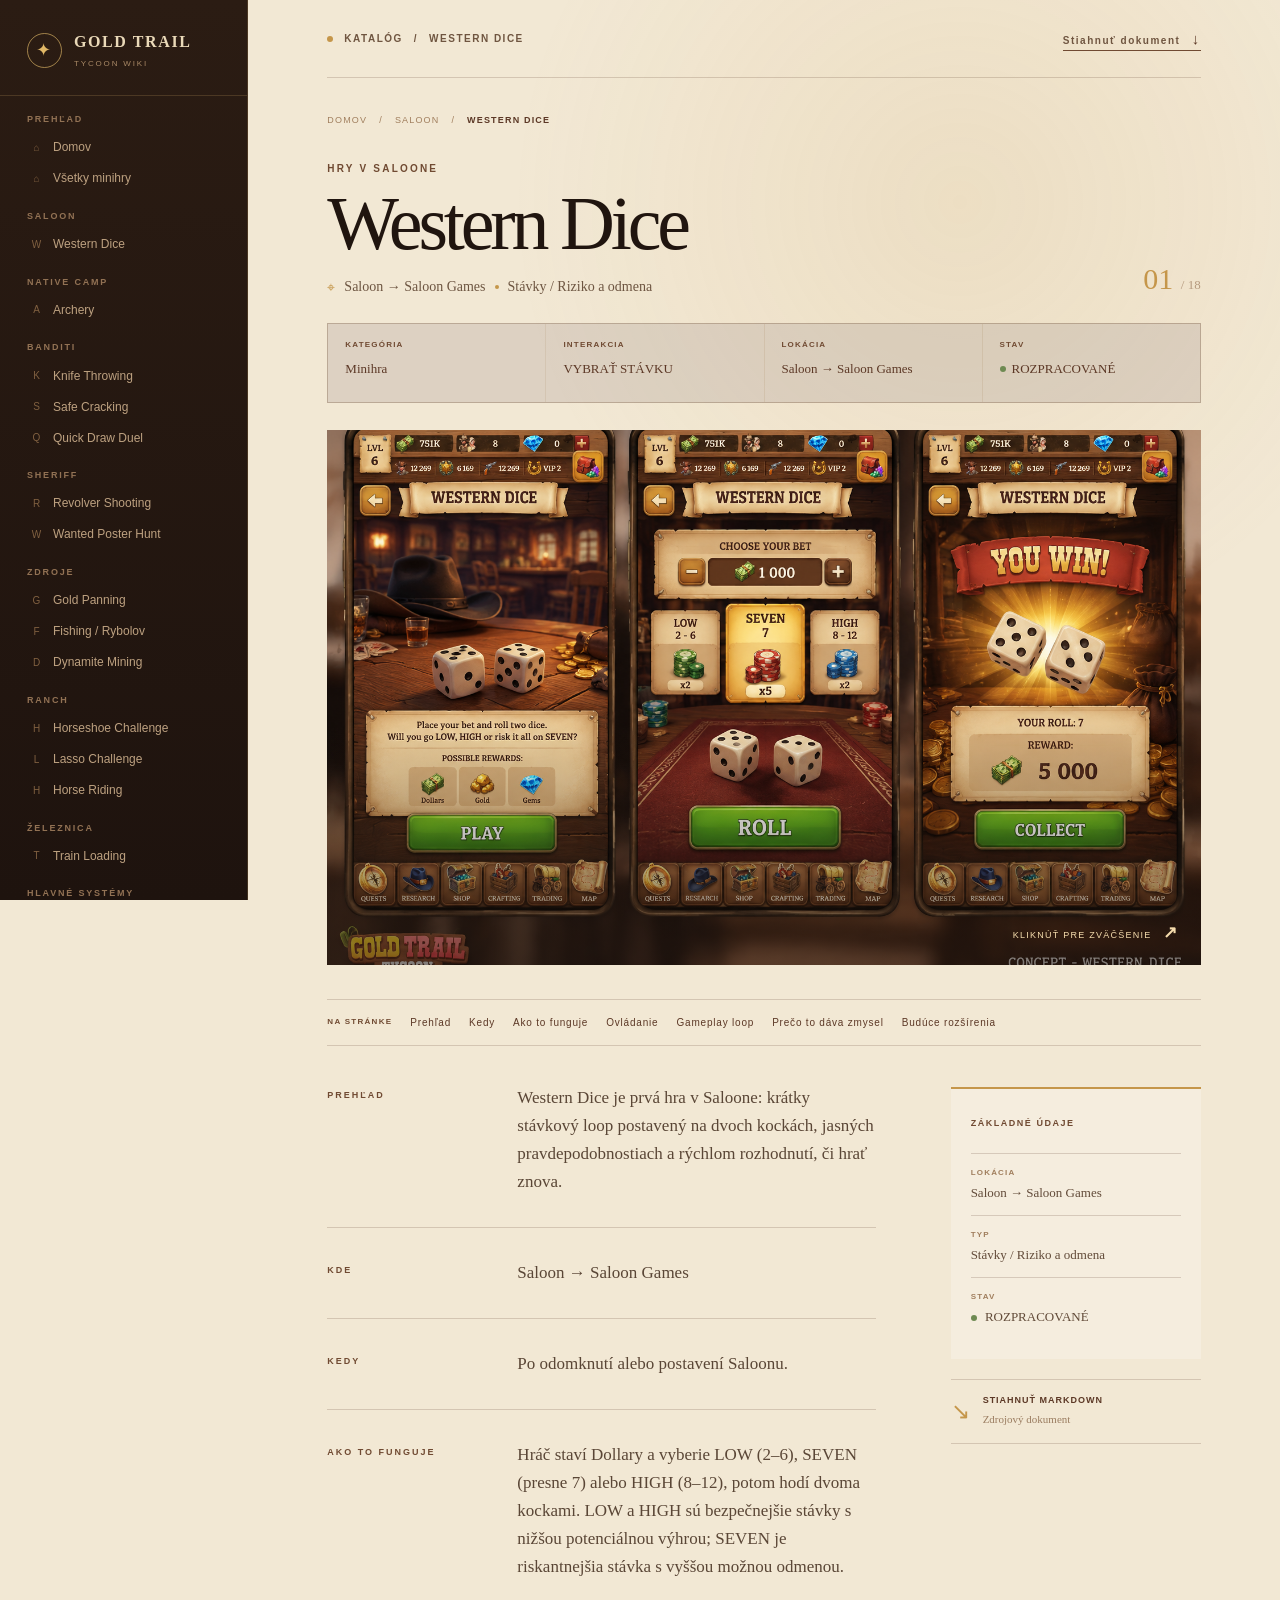
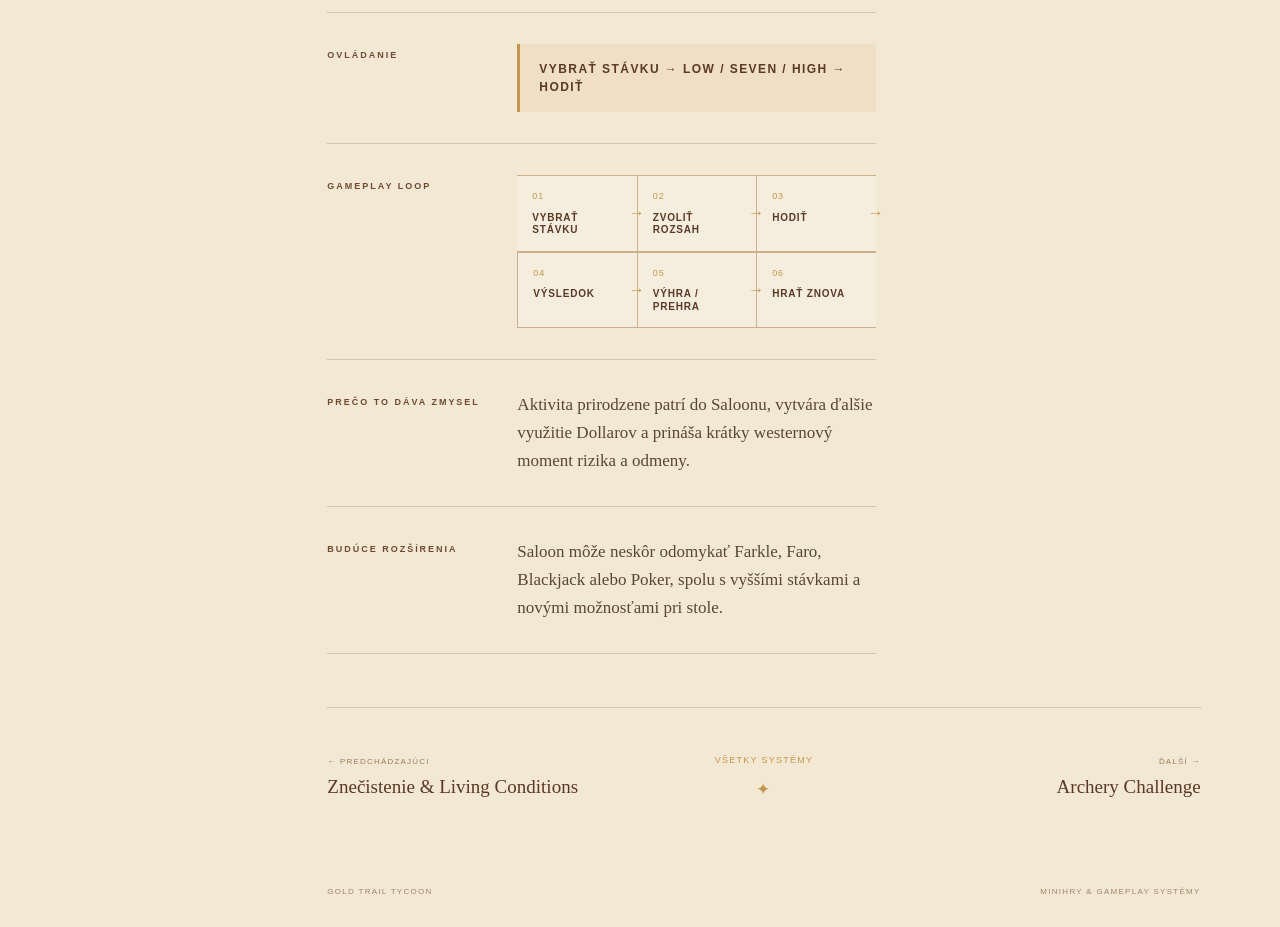
==== game.html @ 92999410 "Initial project import" ====
<!doctype html>
<html lang="sk">
<head>
  <meta charset="utf-8">
  <meta name="viewport" content="width=device-width, initial-scale=1">
  <meta name="description" content="Gameplay systém hry Gold Trail Tycoon.">
  <meta name="theme-color" content="#20150f">
  <meta property="og:type" content="article">
  <meta property="og:title" content="Gold Trail Tycoon | Gameplay systém">
  <meta property="og:description" content="Detail gameplay systému hry Gold Trail Tycoon.">
  <meta property="og:image" content="img/combat-system.png">
  <meta name="twitter:card" content="summary_large_image">
  <link rel="canonical" href="./game.html">
  <title>Gold Trail Tycoon | Gameplay systém</title>
  <link rel="icon" type="image/svg+xml" href="assets/favicon.svg">
  <link rel="stylesheet" href="https://cdn.jsdelivr.net/npm/bootstrap@5.3.3/dist/css/bootstrap.min.css">
  <link rel="stylesheet" href="assets/css/style.css">
</head>
<body data-page="detail">
  <div class="site-shell">
  <aside class="wiki-sidebar" id="wikiSidebar"><div class="sidebar-brand"><a href="index.html" class="brand-mark" aria-label="Domov Gold Trail Tycoon"><span class="brand-star">✦</span><span><strong>GOLD TRAIL</strong><small>TYCOON WIKI</small></span></a></div><div id="sidebarNav"></div></aside>
    <main class="page-content">
      <nav class="topbar navbar navbar-expand-lg" aria-label="Hlavná navigácia"><div class="container-fluid px-0"><button class="navbar-toggler d-lg-none" type="button" data-bs-toggle="offcanvas" data-bs-target="#mobileNav" aria-controls="mobileNav" aria-label="Otvoriť navigáciu"><span class="navbar-toggler-icon"></span></button><div class="topbar-path"><span class="path-dot"></span> <a href="index.html">KATALÓG</a> <span>/</span> <span id="crumbTitle">SYSTÉM</span></div><div class="topbar-actions ms-auto"><a href="downloads/Gold_Trail_Tycoon_Minigames.md" download class="topbar-download">Stiahnuť dokument <span>↓</span></a></div></div></nav>
      <article class="article container-fluid px-0" id="articleRoot"></article>
      <footer class="site-footer"><span>GOLD TRAIL TYCOON</span><span>MINIHRY &amp; GAMEPLAY SYSTÉMY</span></footer>
    </main>
  </div>
  <div class="offcanvas offcanvas-start mobile-nav" tabindex="-1" id="mobileNav" aria-labelledby="mobileNavLabel"><div class="offcanvas-header"><h5 id="mobileNavLabel">GOLD TRAIL WIKI</h5><button type="button" class="btn-close" data-bs-dismiss="offcanvas" aria-label="Zavrieť"></button></div><div class="offcanvas-body" id="mobileNavBody"></div></div>
  <div class="modal fade image-modal" id="imageModal" tabindex="-1" aria-labelledby="imageModalLabel" aria-hidden="true"><div class="modal-dialog modal-xl modal-dialog-centered"><div class="modal-content"><div class="modal-header"><h5 class="modal-title" id="imageModalLabel">Koncept art</h5><button type="button" class="btn-close" data-bs-dismiss="modal" aria-label="Zavrieť"></button></div><div class="modal-body"><img id="modalImage" src="[data-uri]" alt=""></div></div></div></div>
  <button class="back-to-top" id="backToTop" type="button" aria-label="Späť hore">↑</button>
  <script src="https://cdn.jsdelivr.net/npm/bootstrap@5.3.3/dist/js/bootstrap.bundle.min.js"></script>
  <script src="assets/js/data.js"></script>
  <script src="assets/js/app.js"></script>
</body>
</html>
---- assets/css/style.css ----
:root {
  --ink: #2a1a12;
  --deep: #20150f;
  --brown: #5c3826;
  --brown-light: #704a32;
  --gold: #c5964a;
  --gold-bright: #e1b867;
  --paper: #f2e8d4;
  --paper-light: #f8f1e4;
  --line: rgba(75, 43, 27, .18);
  --muted: #6f5540;
  --sidebar: 248px;
}
* { box-sizing: border-box; }
img { max-width: 100%; }
html { scroll-behavior: smooth; scrollbar-color: #9a7654 var(--paper); }
body { overflow-x: hidden; }
body { margin: 0; color: var(--ink); background: var(--paper); font-family: Arial, Helvetica, sans-serif; }
a { color: inherit; text-decoration: none; }
.site-shell { min-height: 100vh; background: radial-gradient(circle at 75% 8%, rgba(197,150,74,.12), transparent 28rem), var(--paper); }
.wiki-sidebar { position: fixed; inset: 0 auto 0 0; z-index: 1040; width: var(--sidebar); display: flex; flex-direction: column; color: #ead9b8; background: linear-gradient(180deg, #2b1c13 0%, #1e130e 100%); border-right: 1px solid rgba(231,190,112,.18); }
.sidebar-brand { padding: 30px 27px 25px; border-bottom: 1px solid rgba(231,190,112,.18); }
.brand-mark { display: flex; align-items: center; gap: 12px; letter-spacing: .07em; }
.brand-mark strong { display: block; font-family: Georgia, serif; font-size: 16px; letter-spacing: .1em; }
.brand-mark small { display: block; margin-top: 4px; color: #a88865; font-size: 8px; letter-spacing: .23em; }
.brand-star { display: grid; place-items: center; width: 35px; height: 35px; color: var(--gold-bright); border: 1px solid rgba(225,184,103,.65); border-radius: 50%; font-size: 18px; }
#sidebarNav { flex: 1; padding: 18px 15px; overflow: auto; scrollbar-width: none; }
.nav-group { margin-bottom: 17px; }
.nav-group h6 { margin: 0 12px 7px; color: #927254; font-size: 9px; letter-spacing: .2em; text-transform: uppercase; font-weight: 700; }
.wiki-link { display: flex; align-items: center; gap: 9px; min-height: 31px; padding: 6px 12px; color: #bda180; font-size: 12px; border-left: 2px solid transparent; transition: .2s ease; }
.wiki-link:hover { color: #f4ddad; background: rgba(225,184,103,.08); }
.wiki-link.active { color: #f8dda1; background: rgba(197,150,74,.14); border-left-color: var(--gold-bright); }
.nav-icon { width: 15px; color: #806040; font-size: 10px; text-align: center; }
.wiki-link.active .nav-icon { color: var(--gold-bright); }
.sidebar-footer { padding: 18px 27px 22px; color: #765c43; font-size: 8px; letter-spacing: .18em; line-height: 1.7; }
.sidebar-footer span { color: #ad8a61; }
.page-content { min-height: 100vh; margin-left: var(--sidebar); padding: 0 6.2vw; overflow-x: clip; }
.topbar { min-height: 78px; border-bottom: 1px solid var(--line); }
.topbar-path, .topbar-download { color: var(--muted); font-size: 10px; letter-spacing: .15em; font-weight: 700; }
.topbar-path { display: flex; align-items: center; gap: 11px; min-width: 0; white-space: nowrap; overflow: hidden; text-overflow: ellipsis; }
.topbar-path a:hover, .topbar-download:hover { color: var(--brown); }
.path-dot, .meta-dot { display: inline-block; width: 6px; height: 6px; background: var(--gold); border-radius: 50%; }
.topbar-download { border-bottom: 1px solid var(--brown-light); padding-bottom: 4px; }
.topbar-download span { margin-left: 7px; color: var(--brown); font-size: 15px; }
.hero { position: relative; min-height: 385px; display: flex; align-items: center; padding: 67px 0 62px; border-bottom: 1px solid var(--line); }
.hero::after { content: ""; position: absolute; right: -12vw; bottom: -3rem; width: 32rem; height: 15rem; opacity: .27; background: repeating-linear-gradient(145deg, transparent 0 13px, rgba(116,74,40,.25) 14px 16px, transparent 17px 28px); mask-image: linear-gradient(120deg, transparent, #000); pointer-events: none; }
.eyebrow, .section-label { margin: 0 0 16px; color: var(--brown-light); font-size: 10px; letter-spacing: .22em; font-weight: 700; text-transform: uppercase; }
.hero h1, .article-header h1, h2, h3 { font-family: Georgia, 'Times New Roman', serif; font-weight: 400; }
.hero h1 { margin: 0; color: var(--deep); font-size: clamp(45px, 6vw, 82px); line-height: .95; letter-spacing: -.055em; }
.hero h1 span { color: var(--gold); font-style: italic; }
.hero-lead { max-width: 505px; margin: 25px 0 0; color: #6e5744; font-family: Georgia, serif; font-size: 16px; line-height: 1.6; }
.hero-meta { display: flex; gap: 25px; margin-top: 32px; color: #9a7858; font-size: 9px; letter-spacing: .16em; font-weight: 700; }
.hero-meta span { display: flex; align-items: center; gap: 8px; }
.hero-stamp { position: absolute; right: 4%; bottom: 64px; display: flex; align-items: center; gap: 13px; color: #997553; opacity: .7; font-family: Georgia, serif; font-size: 13px; letter-spacing: .14em; transform: rotate(-6deg); }
.hero-stamp b { color: var(--gold); font-size: 22px; font-weight: 400; }
.catalog-section { padding: 58px 0 85px; }
.section-heading-row { display: flex; align-items: end; justify-content: space-between; margin-bottom: 29px; }
.section-heading-row h2, .download-panel h2 { margin: 0; color: var(--deep); font-size: 34px; letter-spacing: -.04em; }
.section-heading-row .eyebrow { margin-bottom: 10px; }
.section-count { color: #9a7858; font-size: 10px; letter-spacing: .15em; font-weight: 700; }
.catalog-toolbar { display: flex; align-items: center; justify-content: space-between; gap: 20px; margin-bottom: 26px; }
.search-wrap { display: flex; align-items: center; width: min(370px, 100%); border-bottom: 1px solid #b79772; }
.search-icon { margin-right: 10px; color: var(--brown-light); font-size: 24px; line-height: 1; transform: rotate(-20deg); }
.search-wrap input { width: 100%; padding: 9px 0; color: var(--ink); background: transparent; border: 0; outline: 0; font: 13px Georgia, serif; }
.search-wrap input::placeholder { color: #a98d73; }
.filter-wrap { display: flex; flex-wrap: wrap; justify-content: end; gap: 5px; }
.filter-btn { padding: 8px 13px; color: #8c6c52; background: transparent; border: 1px solid transparent; font-size: 9px; letter-spacing: .12em; text-transform: uppercase; cursor: pointer; }
.filter-btn:hover, .filter-btn.active { color: var(--brown); border-color: #b79772; background: rgba(197,150,74,.08); }
.game-card { display: block; height: 100%; overflow: hidden; background: var(--paper-light); border: 1px solid rgba(92,56,38,.19); transition: transform .25s ease, box-shadow .25s ease; }
.game-card:hover { transform: translateY(-5px); box-shadow: 0 14px 30px rgba(65,39,24,.16); }
.card-image-wrap { position: relative; height: 195px; overflow: hidden; background: #6d4a32; }
.card-image-wrap::after { content: ""; position: absolute; inset: 0; background: linear-gradient(180deg, transparent 55%, rgba(32,21,15,.55)); }
.card-image-wrap img { width: 100%; height: 100%; display: block; object-fit: cover; transition: transform .45s ease; }
.game-card:hover .card-image-wrap img { transform: scale(1.045); }
.card-number, .card-arrow { position: absolute; z-index: 1; color: #f9dfad; }
.card-number { top: 15px; left: 16px; font-size: 11px; letter-spacing: .1em; }
.card-arrow { right: 16px; bottom: 12px; font-size: 22px; }
.card-body { padding: 19px 20px 21px; }
.card-kicker { display: flex; justify-content: space-between; gap: 10px; margin-bottom: 9px; color: #a07e5d; font-size: 8px; letter-spacing: .13em; text-transform: uppercase; }
.card-kicker span:last-child { color: #8a6a51; text-align: right; }
.card-body h3 { margin: 0 0 8px; color: var(--deep); font-size: 24px; letter-spacing: -.03em; }
.card-body p { min-height: 51px; margin: 0 0 18px; color: #775f4b; font-family: Georgia, serif; font-size: 13px; line-height: 1.5; }
.read-more { color: var(--brown); font-size: 9px; letter-spacing: .17em; font-weight: 700; }.read-more b { margin-left: 7px; color: var(--gold); font-size: 14px; }
.empty-state { padding: 65px 15px; text-align: center; color: var(--muted); }.empty-state span { color: var(--gold); font-size: 28px; }.empty-state h3 { margin: 8px 0; color: var(--deep); font-size: 28px; }.empty-state p { font-family: Georgia, serif; }
.download-panel { display: grid; grid-template-columns: minmax(0, 1fr) minmax(0, 1.35fr); gap: 55px; align-items: center; padding: 50px 0; border-top: 1px solid var(--line); border-bottom: 1px solid var(--line); }
.download-panel .eyebrow { margin-bottom: 10px; }.download-panel h2 { font-size: 29px; }.download-copy > p:last-child { max-width: 400px; margin: 14px 0 0; color: #775f4b; font-family: Georgia, serif; font-size: 14px; line-height: 1.55; }
.download-links { display: grid; grid-template-columns: repeat(3, 1fr); gap: 10px; }.download-card { display: flex; align-items: center; gap: 11px; min-height: 72px; padding: 12px; color: var(--brown); border: 1px solid #c9ad88; transition: .2s ease; }.download-card:hover { color: var(--deep); border-color: var(--brown-light); background: rgba(255,255,255,.25); }.download-card > span:nth-child(2) { flex: 1; }.download-card strong, .download-card small { display:block; }.download-card strong { font-size: 10px; letter-spacing: .1em; }.download-card small { margin-top: 4px; color: #a08062; font-size: 10px; }.download-card b { color: var(--gold); font-size: 17px; }.file-icon { display: grid; place-items: center; width: 27px; height: 33px; color: var(--gold); border: 1px solid #c9ad88; font-size: 10px; font-weight: 700; }
.site-footer { display: flex; justify-content: space-between; gap: 20px; padding: 29px 0; color: #a1856b; font-size: 8px; letter-spacing: .16em; }
.back-to-top { position: fixed; right: 24px; bottom: 24px; z-index: 1030; display: none; width: 36px; height: 36px; color: #f3d59e; background: var(--brown); border: 0; border-radius: 50%; font-size: 19px; box-shadow: 0 5px 18px rgba(32,21,15,.2); }.back-to-top.show { display: block; }
.article { padding: 36px 0 0; }.article-crumbs { display: flex; flex-wrap: wrap; align-items: center; gap: 12px; margin-bottom: 33px; color: #a07e5d; font-size: 9px; letter-spacing: .13em; }.article-crumbs a:hover { color: var(--brown); }.article-crumbs strong { color: var(--brown); font-weight: 700; }.article-header { display: flex; justify-content: space-between; align-items: end; gap: 24px; margin-bottom: 27px; }.article-header .eyebrow { margin-bottom: 11px; }.article-header h1 { margin: 0; color: var(--deep); font-size: clamp(42px, 6vw, 76px); line-height: .95; letter-spacing: -.055em; }.article-subtitle { display: flex; align-items: center; gap: 9px; margin: 20px 0 0; color: #876c57; font: 14px Georgia, serif; }.article-subtitle i { width: 4px; height: 4px; background: var(--gold); border-radius: 50%; }.location-pin { color: var(--gold); font-family: Arial; }.article-index { color: var(--gold); font: 30px Georgia, serif; }.article-index span { color: #b59a7e; font-size: 13px; }.article-hero { position: relative; width: 100%; height: min(52vw, 535px); padding: 0; overflow: hidden; color: inherit; background: #6d4a32; border: 0; cursor: zoom-in; }.article-hero::after { content:""; position: absolute; inset: 0; background: linear-gradient(180deg, transparent 55%, rgba(32,21,15,.55)); pointer-events:none; }.article-hero img { width: 100%; height: 100%; display: block; object-fit: cover; }.zoom-hint { position:absolute; z-index:1; right: 22px; bottom: 19px; color: #f5dcad; font-size: 9px; letter-spacing: .14em; }.zoom-hint b { margin-left: 8px; font-size: 17px; }.article-layout { display: grid; grid-template-columns: minmax(0, 1fr) 250px; gap: 75px; padding-top: 55px; }.article-main { min-width: 0; }.article-section { display: grid; grid-template-columns: 165px minmax(0, 1fr); gap: 25px; padding: 0 0 31px; margin-bottom: 31px; border-bottom: 1px solid var(--line); }.article-section:last-child { margin-bottom: 0; }.section-label { margin: 5px 0 0; font-size: 9px; }.section-content p { max-width: 680px; margin: 0; color: #66503e; font: 17px/1.65 Georgia, serif; }.control-strip { display: inline-block; padding: 16px 19px; color: var(--brown); background: rgba(197,150,74,.11); border-left: 3px solid var(--gold); font-size: 12px; letter-spacing: .12em; font-weight: 700; line-height: 1.5; }.loop-steps { display: flex; align-items: stretch; flex-wrap: wrap; gap: 0; max-width: 800px; }.loop-step { position: relative; flex: 1 1 110px; min-height: 73px; padding: 14px 15px; background: rgba(255,255,255,.23); border-top: 1px solid #ccb18c; border-bottom: 1px solid #ccb18c; }.loop-step + .loop-step { border-left: 1px solid #ccb18c; }.loop-step:not(:last-child)::after { content: "→"; position: absolute; z-index: 1; top: 25px; right: -8px; color: var(--gold); font-size: 16px; }.loop-step span { display:block; color: var(--gold); font-size: 9px; letter-spacing: .1em; }.loop-step strong { display: block; margin-top: 8px; color: var(--brown); font-size: 10px; letter-spacing: .08em; line-height: 1.25; }.article-rail { padding-top: 3px; }.rail-card { padding: 20px; background: rgba(255,255,255,.22); border-top: 2px solid var(--gold); }.rail-label { color: var(--brown-light); font-size: 9px; letter-spacing: .17em; font-weight: 700; }.rail-card dl { margin: 20px 0 0; }.rail-card dl div { padding: 13px 0; border-top: 1px solid var(--line); }.rail-card dt { color: #a07e5d; font-size: 8px; letter-spacing: .15em; }.rail-card dd { margin: 5px 0 0; color: #624b39; font: 13px/1.4 Georgia, serif; }.status-dot { display: inline-block; width: 6px; height: 6px; margin-right: 5px; background: #6e8a52; border-radius: 50%; }.rail-source { display: flex; gap: 13px; margin-top: 20px; padding: 14px 0; color: var(--brown); border-top: 1px solid var(--line); border-bottom: 1px solid var(--line); }.rail-source > span { color: var(--gold); font-size: 23px; }.rail-source strong, .rail-source small { display: block; }.rail-source strong { font-size: 9px; letter-spacing: .11em; }.rail-source small { margin-top: 5px; color: #9b7d61; font: 11px Georgia, serif; }.rail-source:hover { color: var(--deep); }.article-nav { display: grid; grid-template-columns: 1fr auto 1fr; align-items: center; gap: 25px; padding: 46px 0 55px; margin-top: 53px; border-top: 1px solid var(--line); }.article-nav a { display: block; }.article-nav small { display:block; margin-bottom: 8px; color: #a07e5d; font-size: 8px; letter-spacing: .15em; }.article-nav strong { color: var(--brown); font: 19px Georgia, serif; }.article-nav a:hover strong { color: var(--deep); }.article-nav .next { text-align: right; }.all-systems { color: var(--gold); font-size: 9px; letter-spacing: .14em; text-align: center; }.all-systems span { display:block; margin-top: 9px; font-size: 17px; }.image-modal .modal-content { color: var(--paper); background: var(--deep); border: 1px solid #9d724a; border-radius: 0; }.image-modal .modal-header { border-bottom: 1px solid rgba(225,184,103,.28); }.image-modal .modal-title { font: 19px Georgia, serif; }.image-modal .btn-close { filter: invert(1); }.image-modal .modal-body { padding: 0; }.image-modal img { width: 100%; height: auto; display: block; }
.not-found-note { margin: -7px 0 25px; padding: 14px 18px; color: #6c4c34; background: rgba(197,150,74,.12); border-left: 3px solid var(--gold); font: 14px/1.5 Georgia, serif; }.not-found-note a { color: var(--brown); text-decoration: underline; }
.mobile-nav { color: #ead9b8; background: #2b1c13; }.mobile-nav .offcanvas-header { border-bottom: 1px solid rgba(231,190,112,.18); }.mobile-nav h5 { color: #f4ddad; font: 15px Georgia, serif; letter-spacing: .12em; }.mobile-nav .btn-close { filter: invert(1); }.mobile-nav .wiki-link { color: #ccb18f; }.mobile-nav .wiki-link.active { color: #f8dda1; }
@media (max-width: 1199px) { .page-content { padding: 0 4vw; }.article-layout { gap: 40px; }.article-section { grid-template-columns: 135px minmax(0,1fr); } }
@media (max-width: 991px) { :root { --sidebar: 0px; }.wiki-sidebar { display: none; }.page-content { margin-left: 0; padding: 0 5vw; }.topbar { min-height: 67px; }.navbar-toggler { display: grid; place-items: center; width: 34px; height: 34px; margin-right: 14px; padding: 0; border: 1px solid #ad8a61; border-radius: 0; }.navbar-toggler-icon { width: 18px; height: 18px; background-image: linear-gradient(#7c5b40 0 2px, transparent 2px 7px, #7c5b40 7px 9px, transparent 9px 14px); }.hero-stamp { display: none; }.download-panel { grid-template-columns: 1fr; gap: 28px; }.download-links { max-width: 600px; }.article-layout { grid-template-columns: 1fr; }.article-rail { display: grid; grid-template-columns: 1fr 1fr; gap: 25px; }.rail-source { margin-top: 0; align-self: start; }.article-hero { height: min(60vw, 500px); } }
@media (max-width: 767px) { .article-section { grid-template-columns: 1fr; gap: 12px; }.section-label { margin: 0; }.download-links { grid-template-columns: repeat(2, minmax(0, 1fr)); } }
@media (max-width: 575px) { .page-content { padding: 0 21px; }.topbar-download { display: none; }.hero { min-height: auto; padding: 58px 0 48px; align-items: start; }.hero h1 { font-size: clamp(42px, 14vw, 53px); }.hero-lead { font-size: 15px; }.section-heading-row { align-items: start; flex-direction: column; gap: 12px; }.catalog-section { padding: 45px 0 60px; }.catalog-toolbar { display: block; }.search-wrap { width: 100%; margin-bottom: 14px; }.filter-wrap { justify-content: start; }.card-image-wrap { height: 205px; }.download-panel { padding: 40px 0; }.download-links { grid-template-columns: 1fr; }.site-footer { flex-direction: column; gap: 8px; }.article { padding-top: 25px; }.article-crumbs { gap: 7px; font-size: 8px; }.article-header { align-items: start; }.article-header h1 { font-size: clamp(40px, 13vw, 48px); }.article-subtitle { align-items: start; flex-direction: column; gap: 4px; font-size: 13px; }.article-subtitle i { display: none; }.article-index { padding-top: 3px; font-size: 22px; }.article-hero { height: 67vw; min-height: 230px; }.article-layout { padding-top: 36px; }.article-section { display: block; padding-bottom: 25px; margin-bottom: 25px; }.section-label { margin-bottom: 12px; }.section-content p { font-size: 16px; }.article-rail { display: block; }.rail-source { margin-top: 18px; }.loop-steps { display: block; }.loop-step { min-height: auto; border: 1px solid #ccb18c; border-bottom: 0; }.loop-step:last-child { border-bottom: 1px solid #ccb18c; }.loop-step + .loop-step { border-left: 1px solid #ccb18c; }.loop-step:not(:last-child)::after { content: "↓"; top: auto; right: 14px; bottom: -14px; }.article-nav { grid-template-columns: 1fr 1fr; gap: 18px; }.article-nav .all-systems { grid-column: 1 / -1; grid-row: 1; }.article-nav .next { text-align: right; }.article-nav strong { font-size: 16px; } }
.gallery-section { padding: 55px 0 0; border-top: 1px solid var(--line); }.gallery-heading { margin-bottom: 24px; }.gallery-heading .eyebrow { margin-bottom: 10px; }.gallery-heading h2 { margin: 0; color: var(--deep); font-size: 34px; letter-spacing: -.04em; }.gallery-carousel { position: relative; max-width: 920px; padding: 0 48px 38px; }.gallery-viewport { overflow: hidden; touch-action: pan-y; }.gallery-track { display: flex; transition: transform .35s ease; will-change: transform; }.gallery-slide { flex: 0 0 100%; min-width: 0; }.gallery-item { position: relative; display: block; width: 100%; overflow: hidden; padding: 0; color: var(--paper); background: var(--deep); border: 1px solid rgba(92,56,38,.28); cursor: zoom-in; }.gallery-item img { width: 100%; height: auto; display: block; object-fit: contain; background: #241710; transition: transform .35s ease; }.gallery-item:hover img { transform: scale(1.01); }.gallery-item span { position: absolute; right: 12px; bottom: 10px; color: #f5dcad; font-size: 9px; letter-spacing: .1em; text-transform: uppercase; text-shadow: 0 1px 5px rgba(0,0,0,.6); }.gallery-item b { margin-left: 5px; color: var(--gold-bright); font-size: 15px; }.gallery-control { position: absolute; top: 50%; z-index: 2; width: 34px; height: 34px; margin-top: -17px; color: #f5dcad; background: var(--brown); border: 1px solid #c9ad88; border-radius: 50%; font-size: 20px; line-height: 1; cursor: pointer; }.gallery-control:hover { color: #fff4d6; background: var(--deep); }.gallery-prev { left: 0; }.gallery-next { right: 0; }.gallery-dots { position: absolute; right: 0; bottom: 7px; left: 0; display: flex; justify-content: center; gap: 7px; }.gallery-dot { width: 7px; height: 7px; padding: 0; background: #c9ad88; border: 0; border-radius: 50%; cursor: pointer; }.gallery-dot.active { background: var(--brown); transform: scale(1.25); }
.article-snapshot { display: grid; grid-template-columns: repeat(4, minmax(0, 1fr)); gap: 1px; margin: 0 0 27px; border: 1px solid var(--line); background: var(--line); }
.article-snapshot > div { min-height: 78px; padding: 15px 17px; background: rgba(255,255,255,.2); }
.article-snapshot span { display: block; margin-bottom: 9px; color: var(--brown-light); font-size: 8px; letter-spacing: .15em; font-weight: 700; }
.article-snapshot strong { display: block; color: var(--brown); font: 13px/1.35 Georgia, serif; }
.article-snapshot .status-dot { display: inline-block; margin: 0 6px 1px 0; }
.article-toc { display: flex; flex-wrap: wrap; align-items: center; gap: 8px 18px; padding: 15px 0; margin: 27px 0 0; border-top: 1px solid var(--line); border-bottom: 1px solid var(--line); }
.article-toc > span { color: var(--brown-light); font-size: 8px; letter-spacing: .16em; font-weight: 700; }
.article-toc a { color: var(--brown); font-size: 10px; letter-spacing: .08em; }
.article-toc a:hover { color: var(--deep); text-decoration: underline; text-underline-offset: 3px; }
.article-layout { padding-top: 38px; }
.article-index { white-space: nowrap; flex-shrink: 0; }
:focus-visible { outline: 3px solid var(--gold); outline-offset: 3px; }
.brand-mark:focus-visible, .wiki-link:focus-visible, .topbar-download:focus-visible, .download-card:focus-visible, .rail-source:focus-visible, .article-nav a:focus-visible { outline-offset: 5px; }
.search-wrap:focus-within { border-bottom-color: var(--brown); box-shadow: 0 2px 0 rgba(112,74,50,.18); }
.search-wrap input:focus-visible { outline: 0; }
.filter-btn:focus-visible, .gallery-control:focus-visible, .gallery-dot:focus-visible, .back-to-top:focus-visible { outline-offset: 2px; }
.game-card:focus-visible { outline-offset: -3px; }
#sidebarNav { scrollbar-width: thin; scrollbar-color: rgba(225,184,103,.45) transparent; }
#sidebarNav::-webkit-scrollbar { width: 7px; }
#sidebarNav::-webkit-scrollbar-thumb { background: rgba(225,184,103,.45); border-radius: 8px; }
.card-kicker { color: #806041; }
.card-kicker span:last-child { color: #76583f; }
.card-body p { color: #66503e; }
.hero-lead, .download-copy > p:last-child { color: #5e4938; }
.article-subtitle, .section-count { color: #6d5541; }
.section-content p { color: #5a4636; }
@media (max-width: 767px) {
  .article-snapshot { grid-template-columns: repeat(2, minmax(0, 1fr)); }
  .article-toc { gap: 10px 14px; }
}
@media (max-width: 575px) {
  .article-snapshot > div { min-height: 72px; padding: 13px 14px; }
  .article-snapshot strong { font-size: 12px; }
  .article-toc { margin-top: 22px; }
}
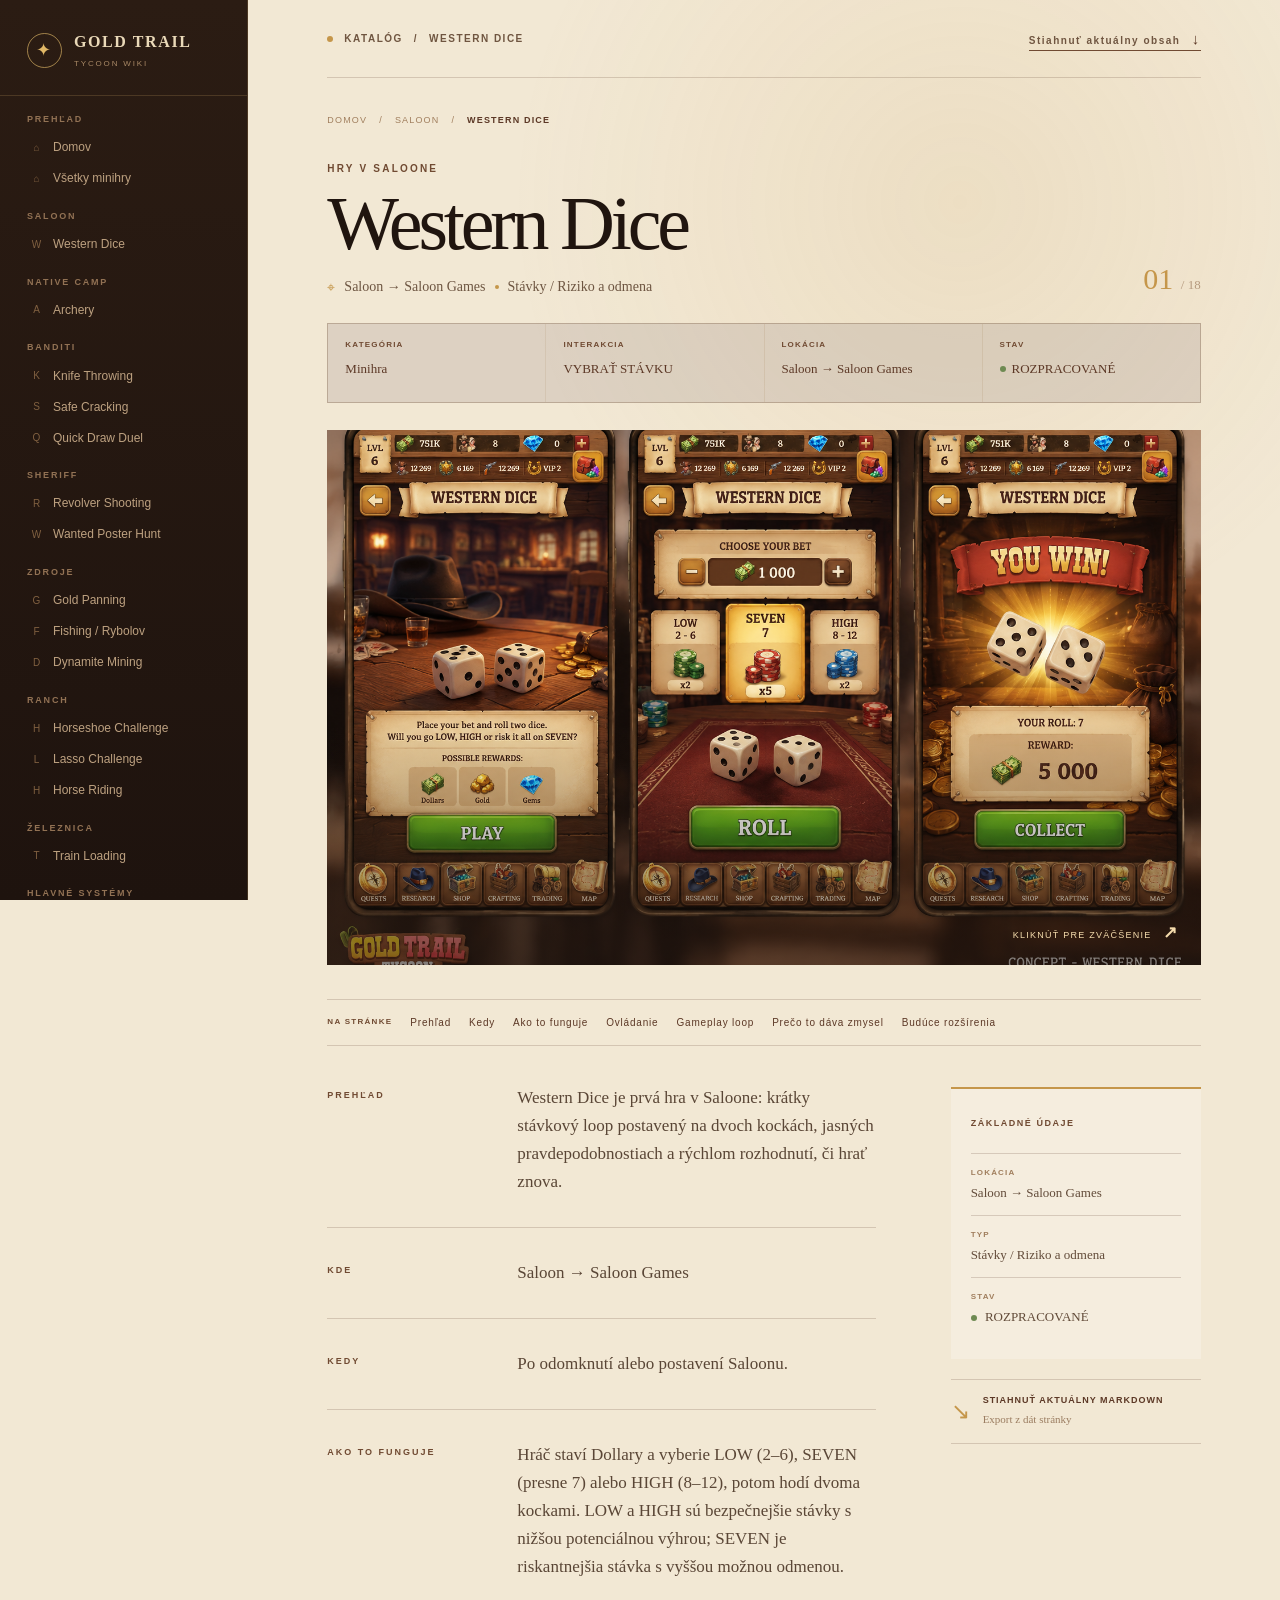
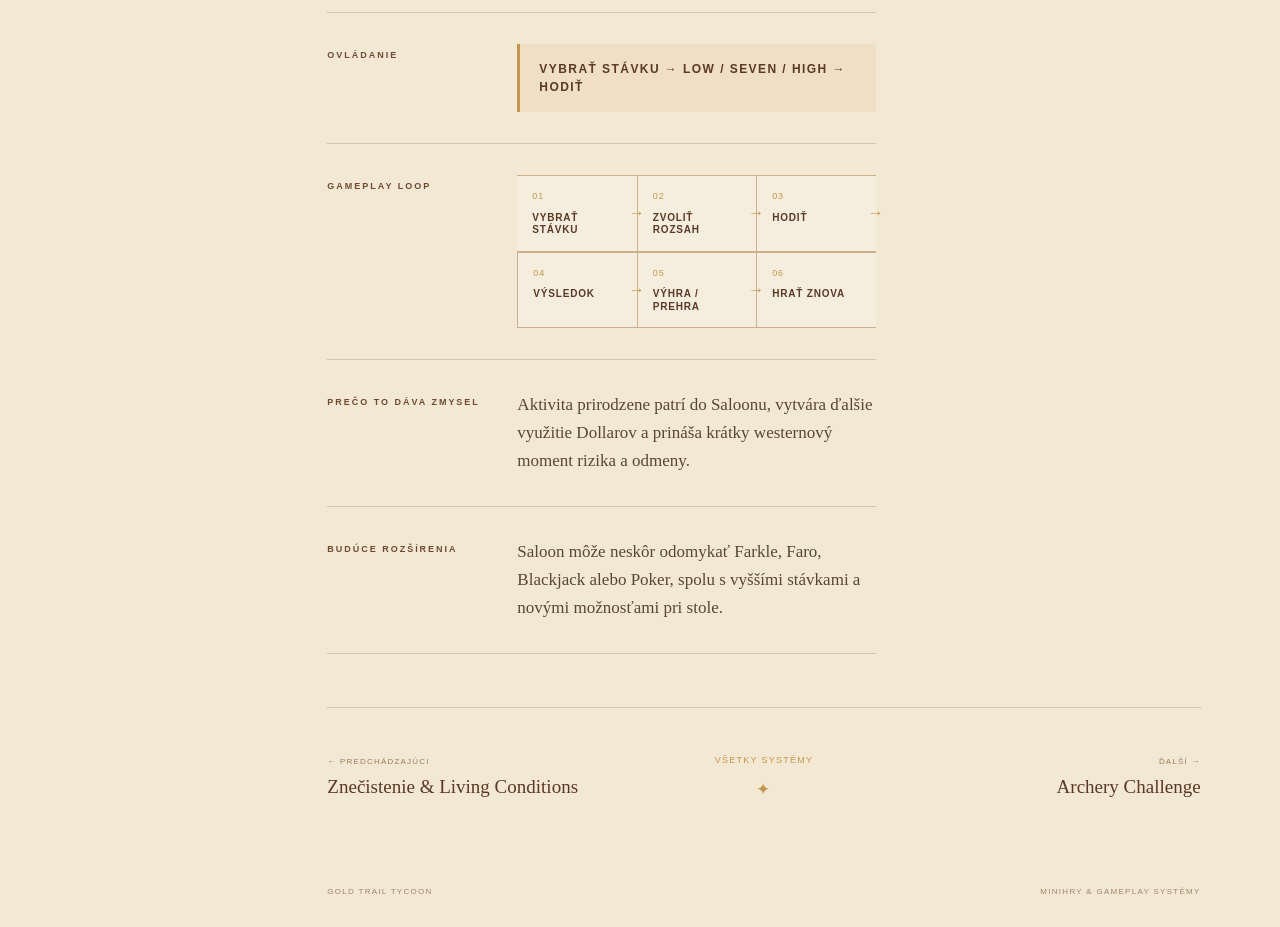
==== commit d3f59d04: "Generate current markdown download from site data" ====
--- a/game.html
+++ b/game.html
@@ -20,7 +20,7 @@
   <div class="site-shell">
   <aside class="wiki-sidebar" id="wikiSidebar"><div class="sidebar-brand"><a href="index.html" class="brand-mark" aria-label="Domov Gold Trail Tycoon"><span class="brand-star">✦</span><span><strong>GOLD TRAIL</strong><small>TYCOON WIKI</small></span></a></div><div id="sidebarNav"></div></aside>
     <main class="page-content">
-      <nav class="topbar navbar navbar-expand-lg" aria-label="Hlavná navigácia"><div class="container-fluid px-0"><button class="navbar-toggler d-lg-none" type="button" data-bs-toggle="offcanvas" data-bs-target="#mobileNav" aria-controls="mobileNav" aria-label="Otvoriť navigáciu"><span class="navbar-toggler-icon"></span></button><div class="topbar-path"><span class="path-dot"></span> <a href="index.html">KATALÓG</a> <span>/</span> <span id="crumbTitle">SYSTÉM</span></div><div class="topbar-actions ms-auto"><a href="downloads/Gold_Trail_Tycoon_Minigames.md" download class="topbar-download">Stiahnuť dokument <span>↓</span></a></div></div></nav>
+      <nav class="topbar navbar navbar-expand-lg" aria-label="Hlavná navigácia"><div class="container-fluid px-0"><button class="navbar-toggler d-lg-none" type="button" data-bs-toggle="offcanvas" data-bs-target="#mobileNav" aria-controls="mobileNav" aria-label="Otvoriť navigáciu"><span class="navbar-toggler-icon"></span></button><div class="topbar-path"><span class="path-dot"></span> <a href="index.html">KATALÓG</a> <span>/</span> <span id="crumbTitle">SYSTÉM</span></div><div class="topbar-actions ms-auto"><a href="#" data-live-download class="topbar-download">Stiahnuť aktuálny obsah <span>↓</span></a></div></div></nav>
       <article class="article container-fluid px-0" id="articleRoot"></article>
       <footer class="site-footer"><span>GOLD TRAIL TYCOON</span><span>MINIHRY &amp; GAMEPLAY SYSTÉMY</span></footer>
     </main>
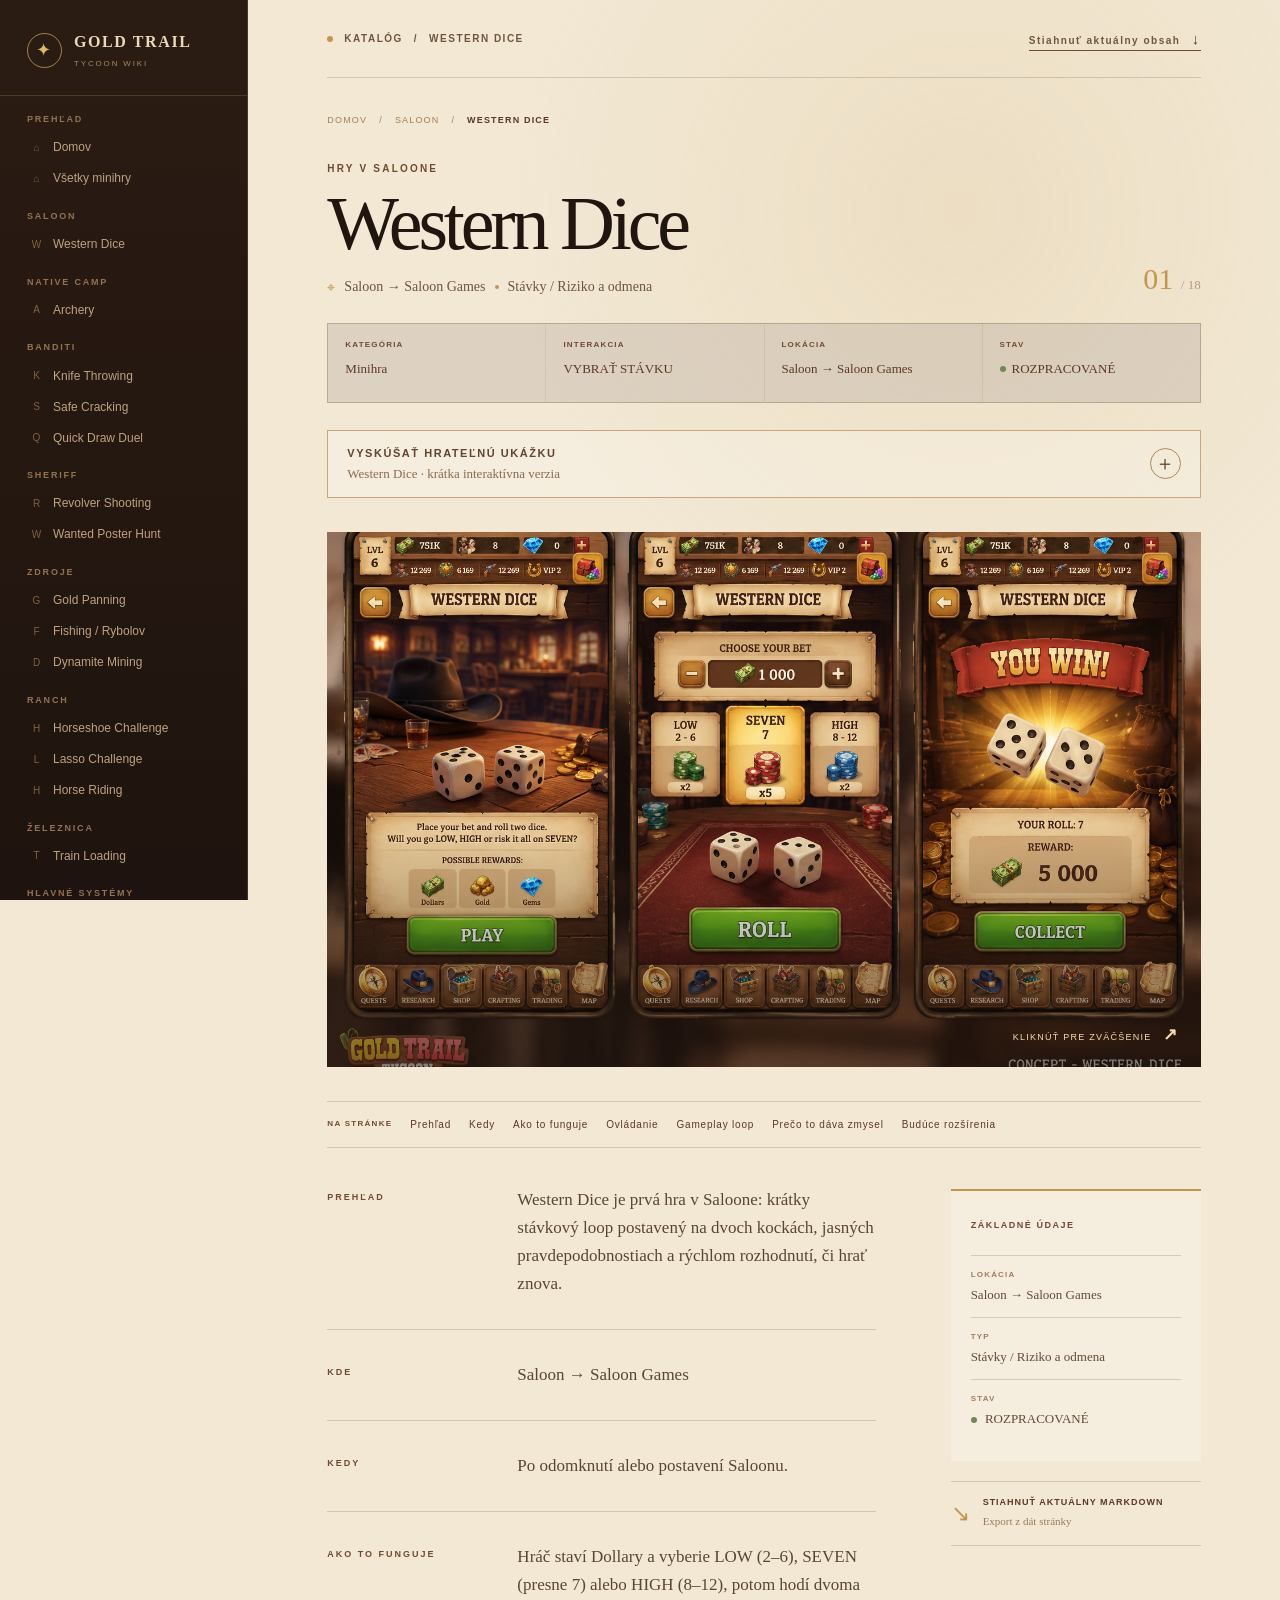
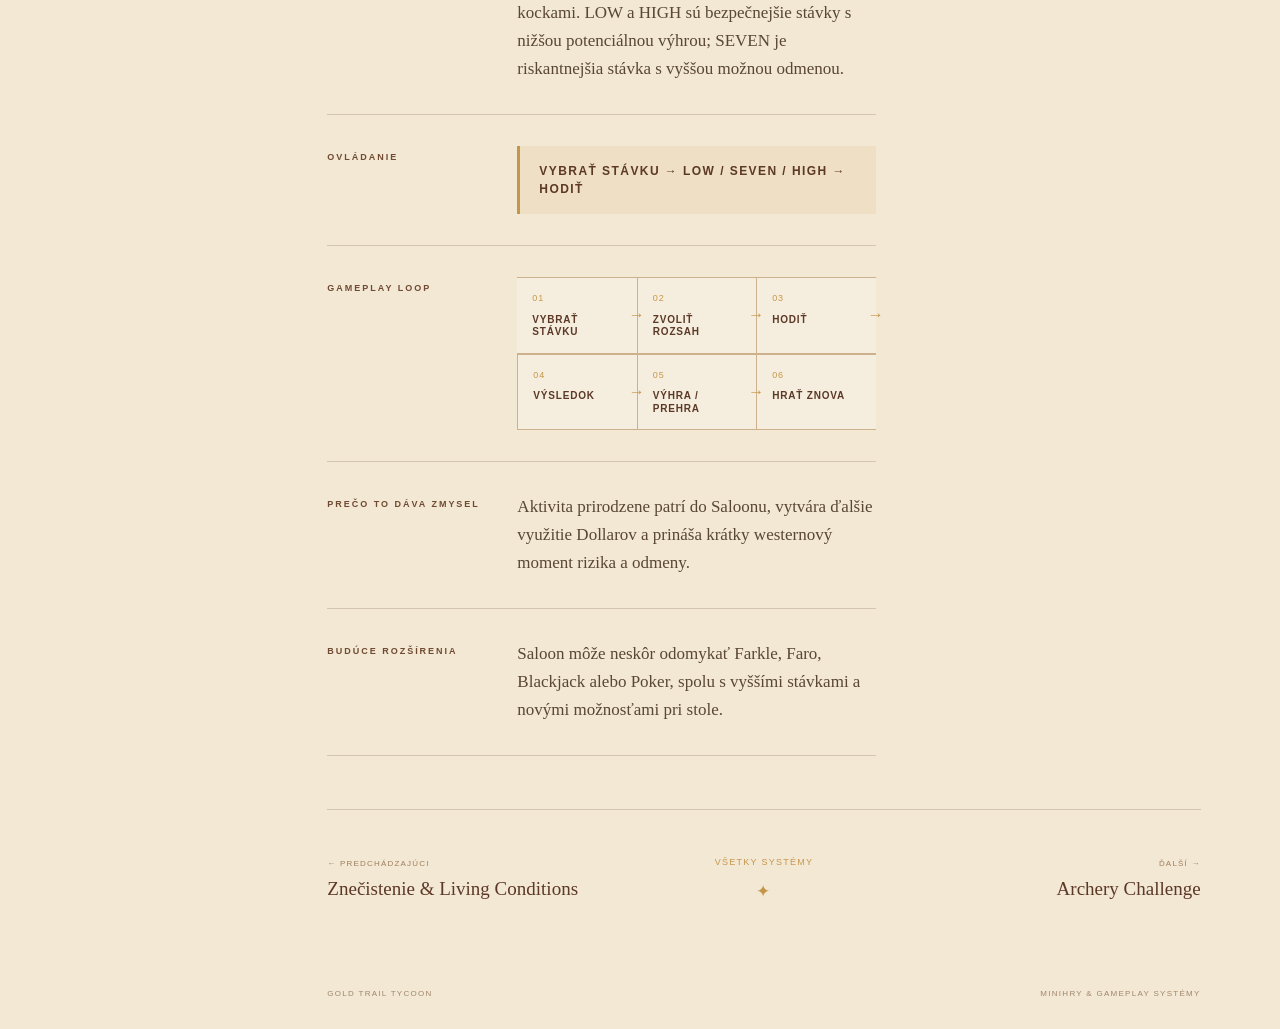
==== commit bc25d7dc: "Add playable samples for all catalog games" ====
--- a/game.html
+++ b/game.html
@@ -30,6 +30,8 @@
   <button class="back-to-top" id="backToTop" type="button" aria-label="Späť hore">↑</button>
   <script src="https://cdn.jsdelivr.net/npm/bootstrap@5.3.3/dist/js/bootstrap.bundle.min.js"></script>
   <script src="assets/js/data.js"></script>
+  <script src="assets/js/horse-riding.js"></script>
+  <script src="assets/js/gameplay-demos.js"></script>
   <script src="assets/js/app.js"></script>
 </body>
 </html>
--- a/assets/css/style.css
+++ b/assets/css/style.css
@@ -130,3 +130,64 @@
   .article-snapshot strong { font-size: 12px; }
   .article-toc { margin-top: 22px; }
 }
+
+/* Horse Riding playable Canvas challenge */
+.horse-game-launcher { margin: 0 0 34px; border: 1px solid #c7a979; background: rgba(255,255,255,.2); }
+.horse-game-launcher > summary { display: flex; align-items: center; justify-content: space-between; gap: 18px; min-height: 66px; padding: 13px 19px; color: #62452e; cursor: pointer; list-style: none; }
+.horse-game-launcher > summary::-webkit-details-marker { display: none; }
+.horse-game-launcher > summary span, .horse-game-launcher > summary strong, .horse-game-launcher > summary small { display: block; }
+.horse-game-launcher > summary strong { font-size: 11px; letter-spacing: .14em; }
+.horse-game-launcher > summary small { margin-top: 5px; color: #886c4f; font: 13px Georgia,serif; }
+.horse-game-launcher > summary > b { display: grid; place-items: center; width: 31px; height: 31px; flex: 0 0 auto; color: #684728; border: 1px solid #ae8958; border-radius: 50%; font: 20px Arial,sans-serif; }
+.horse-game-launcher > summary:hover { background: rgba(208,170,112,.12); }
+.horse-game-launcher[open] > summary { border-bottom: 1px solid #d3bc98; }
+.horse-game-launcher[open] > summary > b { transform: rotate(45deg); }
+.horse-game-launcher .horse-game-shell { margin: 16px; }
+.mini-demo-launcher { margin: 0 0 34px; border: 1px solid #c7a979; background: rgba(255,255,255,.2); }
+.mini-demo-launcher > summary { display: flex; align-items: center; justify-content: space-between; gap: 18px; min-height: 66px; padding: 13px 19px; color: #62452e; cursor: pointer; list-style: none; }
+.mini-demo-launcher > summary::-webkit-details-marker { display: none; }
+.mini-demo-launcher > summary span, .mini-demo-launcher > summary strong, .mini-demo-launcher > summary small { display: block; }
+.mini-demo-launcher > summary strong { font-size: 11px; letter-spacing: .14em; }
+.mini-demo-launcher > summary small { margin-top: 5px; color: #886c4f; font: 13px Georgia,serif; }
+.mini-demo-launcher > summary > b { display: grid; place-items: center; width: 31px; height: 31px; flex: 0 0 auto; color: #684728; border: 1px solid #ae8958; border-radius: 50%; font: 20px Arial,sans-serif; }
+.mini-demo-launcher > summary:hover { background: rgba(208,170,112,.12); }
+.mini-demo-launcher[open] > summary { border-bottom: 1px solid #d3bc98; }
+.mini-demo-launcher[open] > summary > b { transform: rotate(45deg); }
+.mini-demo-shell { padding: clamp(12px, 2.5vw, 24px); margin: 16px; background: linear-gradient(145deg,#38271d,#211810); border: 1px solid #9a7047; box-shadow: 0 14px 36px rgba(44,27,16,.17); }
+.mini-demo-card { width: min(100%, 650px); margin: 0 auto; padding: clamp(15px,3vw,26px); color: #f5e4c3; background: linear-gradient(160deg,#68482f,#38271d 75%); border: 1px solid #c59a5e; box-shadow: inset 0 0 0 3px rgba(231,194,129,.12); }
+.md-heading { display: flex; justify-content: space-between; align-items: start; gap: 12px; padding-bottom: 12px; border-bottom: 1px solid #a8804f; }.md-heading span { color: #e5bd76; font: 700 9px Arial,sans-serif; letter-spacing: .17em; }.md-heading h2 { margin: 5px 0 0; color: #fff1d5; font: 700 clamp(21px,4vw,30px)/1.1 Georgia,serif; }.md-status { padding: 5px 8px; color: #56391f; background: #e2bd7b; font: 700 9px Arial,sans-serif; letter-spacing: .1em; }
+.md-instructions { margin: 12px 0 17px; color: #efdbb4; font: 15px/1.45 Georgia,serif; }.md-playfield { display: grid; place-items: center; gap: 13px; min-height: 190px; padding: 18px; background: radial-gradient(ellipse at center,#c28d4a,#9a6838 70%,#73502f); border: 2px solid #d3a460; box-shadow: inset 0 0 0 3px rgba(68,42,23,.35); }.md-footer { display: flex; align-items: center; justify-content: space-between; gap: 12px; padding-top: 13px; margin-top: 14px; border-top: 1px solid #a8804f; }.md-footer output { min-height: 1.3em; color: #ffe4a5; font: 13px/1.4 Georgia,serif; }
+.md-btn { min-height: 38px; padding: 8px 13px; color: #4a301d; background: linear-gradient(#ffedc9,#e4be7f); border: 1px solid #754a2a; border-radius: 3px; box-shadow: 0 2px 0 #573820; font: 700 11px/1.25 Arial,sans-serif; letter-spacing: .05em; cursor: pointer; }.md-btn:hover:not(:disabled) { filter: brightness(1.07); transform: translateY(-1px); }.md-btn:active:not(:disabled) { transform: translateY(1px); box-shadow: none; }.md-btn:disabled { opacity: .45; cursor: not-allowed; }.md-btn.selected { color: #fff4d8; background: linear-gradient(#9a5730,#63391f); border-color: #edc57d; }.md-btn.correct { background: #658344; color: #fff; }.md-btn.incorrect { background: #a24d3b; color: #fff; }
+.md-choice-row { display: flex; flex-wrap: wrap; justify-content: center; gap: 8px; }.md-statline { color: #fff0d1; font: 700 11px Arial,sans-serif; letter-spacing: .08em; }.md-statline b { color: #ffda88; font-size: 15px; }.md-dice { min-height: 72px; color: #fff1d5; font-size: 38px; text-shadow: 0 3px 4px #4a2e1c; }
+.md-target { display: grid; place-items: center; width: clamp(135px,28vw,190px); aspect-ratio: 1; padding: 13%; background: #c84736; border: 5px solid #5d3925; border-radius: 50%; box-shadow: inset 0 0 0 5px #f0d5a2,0 6px 0 #5a3823; cursor: crosshair; }.md-target>i { display:grid;place-items:center;width:100%;height:100%;background:#f3e4c4;border-radius:50%; }.md-target>i>i { display:grid;place-items:center;width:54%;height:54%;background:#af4835;border:4px solid #f3e4c4;border-radius:50%; }.md-target>i>i>i { width:28%;height:28%;background:#f1ce70;border-radius:50%; }
+.md-lane-target,.md-duel,.md-safe,.md-trader { display:grid;justify-items:center;gap:7px;padding:13px 18px;color:#fff0ce;background:#593a24;border:1px solid #e1b968;text-align:center; }.md-lane-target span,.md-duel span,.md-safe span,.md-trader span { font:700 9px Arial,sans-serif;letter-spacing:.14em; }.md-lane-target b { color:#ffd175;font-size:40px; }.md-duel strong { font:700 clamp(18px,4vw,26px) Georgia,serif; }.md-safe strong,.md-trader strong { font:700 39px Georgia,serif;color:#ffd786; }.md-safe small,.md-trader small { color:#f2dab0;font:13px Georgia,serif; }.md-trader { min-width:200px; }
+.md-range { display:flex;align-items:center;gap:10px;color:#fff0d1;font:700 10px Arial,sans-serif;letter-spacing:.08em; }.md-range input { accent-color:#e0b15d; }.md-range b { color:#ffd786; }.md-horseshoe { display:grid;place-items:center;width:110px;height:110px;color:#edc170;background:#65432a;border:4px solid #e5c385;border-radius:50%;font-size:34px; }.md-horseshoe span { color:#fff0d3;font:700 9px Arial,sans-serif;letter-spacing:.12em; }.md-horseshoe b { font-size:36px; }
+.md-clue { padding:12px;color:#fff2d6;background:#553721;font:12px/1.6 Arial,sans-serif;text-align:center; }.md-clue b { color:#ffd78b; }.md-suspects,.md-needs { display:grid;grid-template-columns:repeat(3,minmax(0,1fr));gap:8px;width:100%; }.md-suspects .md-btn,.md-needs .md-btn { display:grid;gap:6px;height:auto; }.md-suspects .md-btn { font-size:22px; }.md-suspects small,.md-needs small { color:inherit;font:9px/1.5 Arial,sans-serif; }.md-pan-grid,.md-rock-grid { display:grid;grid-template-columns:repeat(3,50px);gap:7px; }.md-pan-grid .md-btn,.md-rock-grid .md-btn { width:50px;height:48px;font-size:20px; }.md-pan-grid .gold,.md-rock-grid .ore { background:#e2bd68; }.md-small-label { margin:0;color:#fff0d1;font:700 10px Arial,sans-serif;letter-spacing:.1em; }
+.md-range[data-unused] { width:100%; }.md-water,.md-rope,.md-range.md-water { display:grid;justify-items:center;gap:9px;min-width:min(100%,280px);padding:15px;color:#fff1d3;background:linear-gradient(#4288a0,#24546b);border:2px solid #b6d3bd;text-align:center; }.md-water span { font-size:34px; }.md-water b,.md-rope b { font:700 10px Arial,sans-serif;letter-spacing:.1em; }.md-tension,.md-meter { width:min(100%,290px);height:12px;background:#513824;border:1px solid #f0cd87; }.md-tension i,.md-meter i { display:block;width:18%;height:100%;background:linear-gradient(90deg,#75b55b,#e7c052,#d15843);transition:width .2s; }.md-rope { position:relative;min-width:200px; }.md-rope span { font-size:34px; }.md-expedition { max-width:390px;padding:13px;color:#fff0d0;background:#50653a;border:2px solid #c8aa68;text-align:center;font:15px/1.4 Georgia,serif; }.md-cargo-row { display:flex;flex-wrap:wrap;justify-content:center;gap:6px; }.md-cargo-row .md-btn { min-width:85px; }.md-range input[type=range] { width:160px; }.md-needs { grid-template-columns:repeat(2,minmax(0,1fr)); }.md-needs .md-btn { min-height:58px; }
+@media(max-width:575px) { .mini-demo-shell { margin:9px;padding:8px; }.mini-demo-launcher > summary { min-height:58px;padding:10px 13px; }.mini-demo-launcher > summary small { font-size:12px; }.mini-demo-card { padding:13px; }.md-playfield { min-height:175px;padding:12px; }.md-footer { align-items:start; }.md-footer output { font-size:12px; }.md-suspects { grid-template-columns:1fr; }.md-suspects .md-btn { grid-template-columns:38px 1fr;grid-template-rows:auto auto;text-align:left; }.md-suspects .md-btn small { grid-column:2; }.md-pan-grid,.md-rock-grid { grid-template-columns:repeat(3,44px); }.md-pan-grid .md-btn,.md-rock-grid .md-btn { width:44px;height:43px; }.md-needs .md-btn { font-size:9px;padding:7px 5px; } }
+.horse-game-shell { padding: clamp(16px, 3vw, 30px); margin: 0 0 34px; background: linear-gradient(145deg,#38271d,#211810); border: 1px solid #9a7047; box-shadow: 0 14px 36px rgba(44,27,16,.17); }
+.hr-game { width: min(100%, 620px); margin: 0 auto; color: #38251a; font-family: Georgia, 'Times New Roman', serif; }
+.hr-screen { position: relative; width: 100%; aspect-ratio: 4 / 5; overflow: hidden; isolation: isolate; background: #6e9850; border: 5px solid #57381f; box-shadow: inset 0 0 0 2px #d9ac66, 0 5px 18px #130e0b; touch-action: none; user-select: none; -webkit-user-select: none; }
+.hr-canvas { position: absolute; inset: 0; display: block; width: 100%; height: 100%; }
+.hr-topbar { position: absolute; inset: 0 0 auto; display: flex; align-items: center; justify-content: space-between; gap: 8px; min-height: 39px; padding: 7px 11px; color: #f4dfb7; background: linear-gradient(#3a281d,#231810); border-bottom: 2px solid #ad7d46; font: 700 clamp(8px,1.7vw,12px)/1 Arial,sans-serif; letter-spacing: .1em; }
+.hr-brand b { color: #e4b458; }.hr-live-label { text-align: right; }
+.hr-hud { position: absolute; top: 48px; left: 4%; right: 4%; display: flex; justify-content: space-between; gap: 9px; pointer-events: none; }
+.hr-hud > div { display: grid; gap: 5px; min-width: 34%; padding: 9px 11px; color: #50331f; text-align: center; background: linear-gradient(135deg,#ffedc9,#eac282); border: 2px solid #84592f; box-shadow: 0 3px 8px #3c2b1d66; }
+.hr-hud span { font-size: clamp(8px,1.8vw,13px); font-weight: 700; letter-spacing: .07em; }.hr-hud strong { font-size: clamp(18px,4vw,27px); }
+.hr-panel { position: absolute; inset: 16% 7% 8%; display: flex; flex-direction: column; align-items: center; justify-content: center; gap: clamp(8px,2vw,17px); padding: 5%; color: #452d1b; text-align: center; background: linear-gradient(145deg,rgba(255,239,207,.96),rgba(230,190,124,.96)); border: 4px solid #8a5b31; box-shadow: 0 9px 22px #2d1d1666,inset 0 0 0 2px #fff0ca; }
+.hr-panel.hr-start { inset: 18% 7% 30%; gap: clamp(5px,1.2vw,8px); padding: 2.5%; }
+.hr-start .hr-kicker { display: none; }
+.hr-panel[hidden], .hr-tutorial[hidden], .hr-collected[hidden], .hr-record[hidden] { display: none; }
+.hr-panel h2 { margin: 0; color: #4c2d1a; font-size: clamp(22px,5.7vw,39px); font-weight: 700; line-height: .98; text-shadow: 0 1px #fff1d2; }
+.hr-kicker { margin: 0; color: #8b572e; font: 700 clamp(8px,1.7vw,12px)/1 Arial,sans-serif; letter-spacing: .16em; }
+.hr-motto { margin: 0; padding: 9px 22px; color: #f5e2bd; background: #775032; border: 2px solid #c28f4a; font-size: clamp(12px,2.8vw,19px); font-weight: 700; line-height: 1.35; }
+.hr-copy { width: 100%; padding: 10px 8px; background: rgba(255,249,230,.6); border: 1px solid #bd9057; }.hr-copy b,.hr-rewards>b { font-size: clamp(12px,2.5vw,18px); }.hr-copy p { margin: 7px 0 0; font: clamp(10px,2vw,14px)/1.45 Georgia,serif; }
+.hr-button { width: min(90%,350px); min-height: 48px; padding: 7px 18px; color: white; background: linear-gradient(#65bb43,#27902c); border: 3px solid #176923; border-radius: 8px; box-shadow: 0 4px 0 #18591e, inset 0 1px 0 #b8ed7f; font: 700 clamp(20px,4vw,29px)/1 Georgia,serif; text-shadow: 0 1px 2px #234a1f; cursor: pointer; }
+.hr-button:active { transform: translateY(2px); box-shadow: 0 2px 0 #18591e; }.hr-button:focus-visible,.hr-again:focus-visible { outline: 3px solid #fff; outline-offset: 3px; }
+.hr-result { inset: 12% 8% 6%; gap: clamp(7px,1.4vw,12px); }.hr-result h2 { font-size: clamp(28px,6.7vw,46px); }.hr-result-stats { display: grid; width: 100%; grid-template-columns: 1fr 1fr; background: rgba(255,251,237,.65); border: 1px solid #bb8b53; }.hr-result-stats div { display: grid; gap: 3px; padding: 7px; border: 1px solid #dbc49d; }.hr-result-stats span { font: 700 clamp(8px,1.55vw,11px)/1.1 Arial,sans-serif; letter-spacing: .06em; }.hr-result-stats b { font-size: clamp(15px,3.2vw,22px); }.hr-result-stats .hr-total { grid-column: 1 / -1; background: #f2d49b; }.hr-record { color: #784513; font-size: clamp(13px,2.8vw,20px); font-weight: 700; }.hr-rewards { width: 100%; padding: 7px; background: rgba(255,249,230,.65); border: 1px solid #bd9057; }.hr-rewards>div { display: grid; grid-template-columns: repeat(4,1fr); gap: 4px; margin-top: 6px; }.hr-rewards span { display: grid; place-items: center; min-width: 0; padding: 5px 2px; background: #ead4aa; font-size: clamp(16px,3.7vw,25px); }.hr-rewards small { color: #583921; font: 700 clamp(7px,1.45vw,10px)/1.2 Arial,sans-serif; text-align: center; }
+.hr-again { padding: 5px 12px; color: #6a492a; background: transparent; border: 0; font: 700 12px Georgia,serif; text-decoration: underline; cursor: pointer; }
+.hr-tutorial { position: absolute; z-index: 2; left: 14%; right: 14%; bottom: 9%; padding: 10px; color: #fff0ce; text-align: center; background: #442c1bd9; border: 2px solid #e4bb6e; opacity: 0; transform: translateY(8px); transition: opacity .28s,transform .28s; pointer-events: none; }.hr-tutorial.visible { opacity: 1; transform: translateY(0); }.hr-arrows { display: flex; justify-content: space-around; align-items: center; font: 700 clamp(22px,5vw,34px)/1 Arial,sans-serif; }.hr-arrows span { font-size: 1.2em; }.hr-tutorial strong,.hr-tutorial small { display: block; margin-top: 4px; letter-spacing: .1em; }.hr-tutorial small { font-size: 9px; }
+.hr-controls-hint { position: absolute; left: 0; right: 0; bottom: 10px; color: #fff1d2; text-align: center; font: 700 clamp(8px,1.6vw,11px)/1 Arial,sans-serif; letter-spacing: .11em; text-shadow: 0 2px 3px #3c2718; pointer-events: none; }.hr-controls-hint span { margin-left: 8px; font-size: 1.3em; }
+.hr-toast { position: absolute; z-index: 3; top: 28%; left: 50%; width: max-content; max-width: 90%; padding: 9px 15px; color: #fff1cd; background: #6a3527e8; border: 2px solid #efc370; font: 700 clamp(12px,2.4vw,18px) Arial,sans-serif; text-align: center; opacity: 0; transform: translate(-50%,-10px); transition: .18s; pointer-events: none; }.hr-toast.show { opacity: 1; transform: translate(-50%,0); }
+.hr-collected { position: absolute; z-index: 4; inset: auto 6% 9%; padding: 15px; color: #fff0cb; background: #3d2a1deF; border: 2px solid #dbad62; font: 700 clamp(12px,2.7vw,18px) Georgia,serif; text-align: center; }.hr-collected button { display: block; margin: 7px auto 0; color: #f2cc7c; background: transparent; border: 0; font-weight: 700; text-decoration: underline; }
+@media (max-width: 575px) { .horse-game-shell { margin-left: -9px; margin-right: -9px; padding: 8px; }.horse-game-launcher > summary { min-height: 58px; padding: 10px 13px; }.horse-game-launcher > summary small { font-size: 12px; }.horse-game-launcher .horse-game-shell { margin: 9px; }.hr-screen { border-width: 3px; }.hr-topbar { min-height: 31px; }.hr-hud { top: 38px; }.hr-panel { inset: 14% 5% 7%; padding: 4%; gap: 8px; }.hr-panel.hr-start { inset: 25% 4% 20%; padding: 2%; gap: 4px; }.hr-start h2 { font-size: clamp(20px,5vw,26px); }.hr-motto { padding: 5px 8px; font-size: clamp(10px,2.7vw,12px); line-height: 1.2; }.hr-copy { padding: 5px 4px; }.hr-copy p { margin-top: 4px; font-size: clamp(9px,2.3vw,11px); line-height: 1.2; }.hr-start .hr-button { min-height: 40px; font-size: 21px; }.hr-result { inset: 10% 5% 5%; gap: 6px; } }
